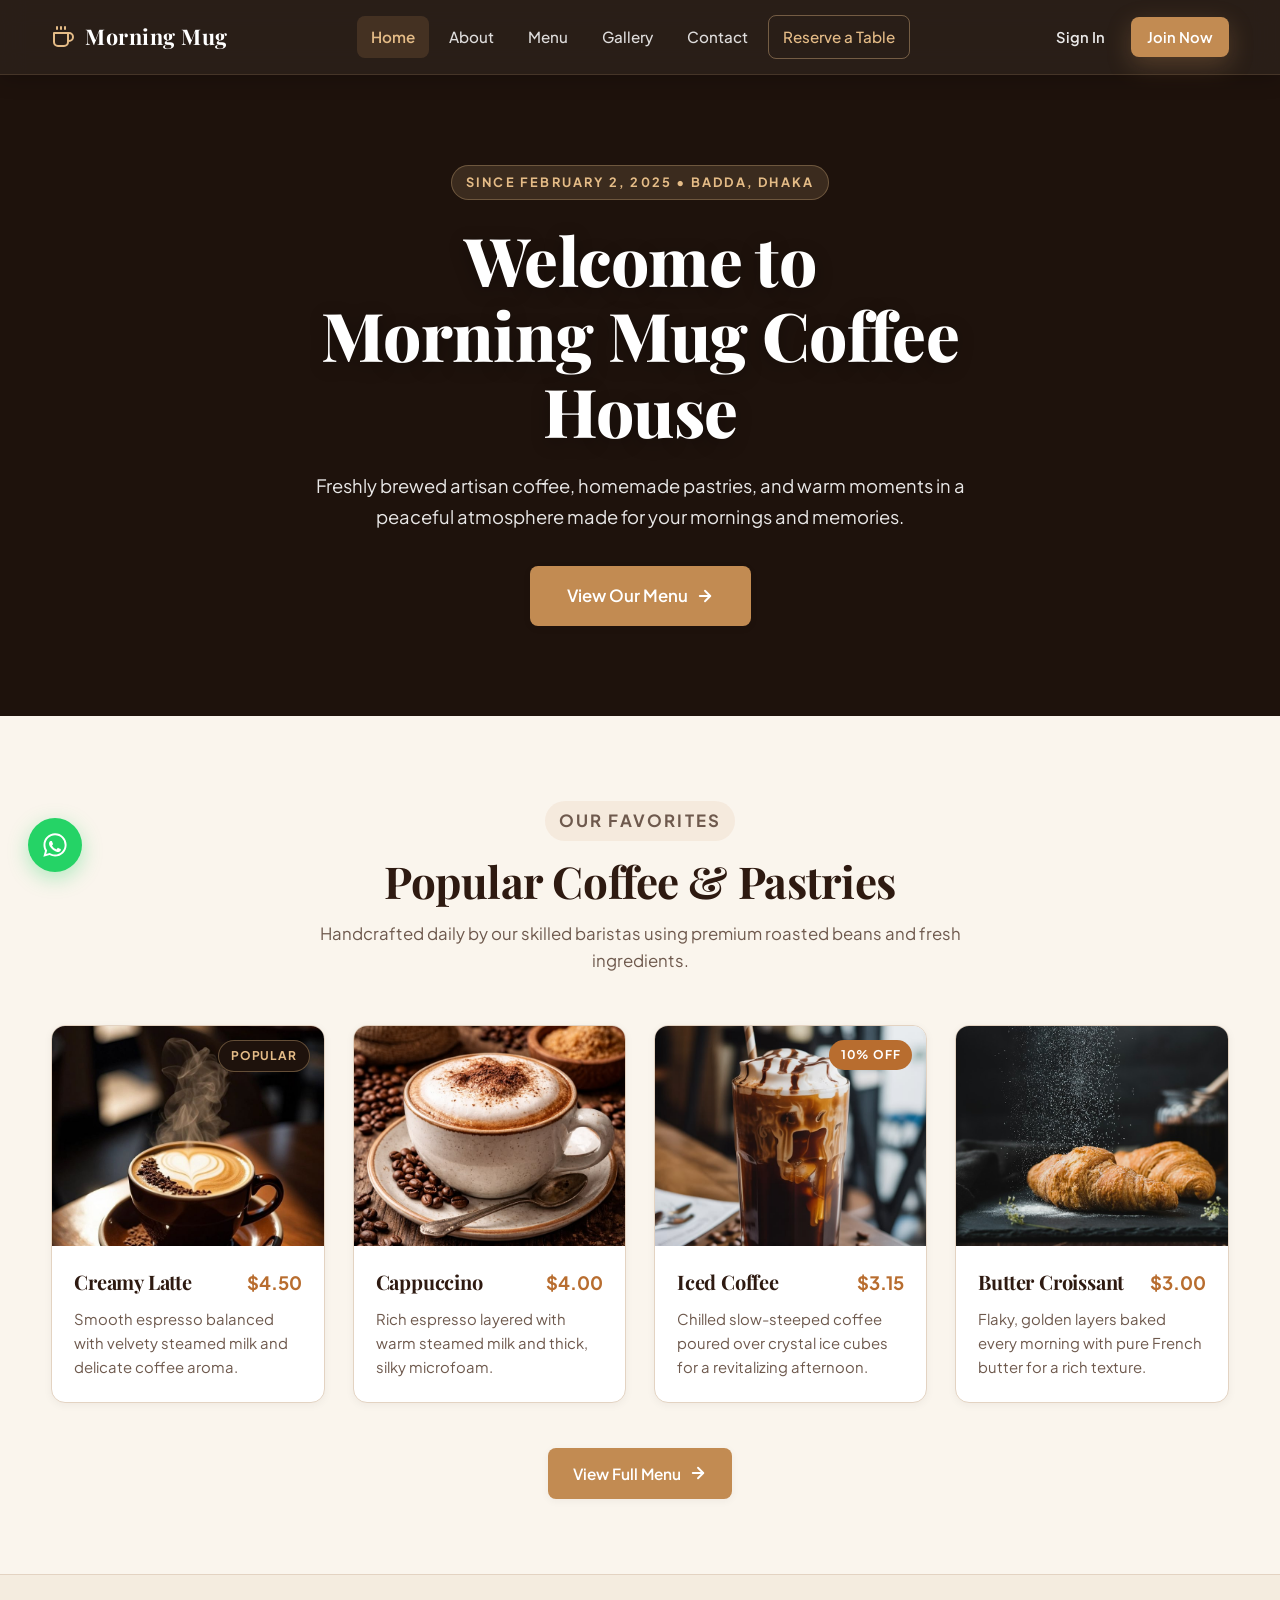
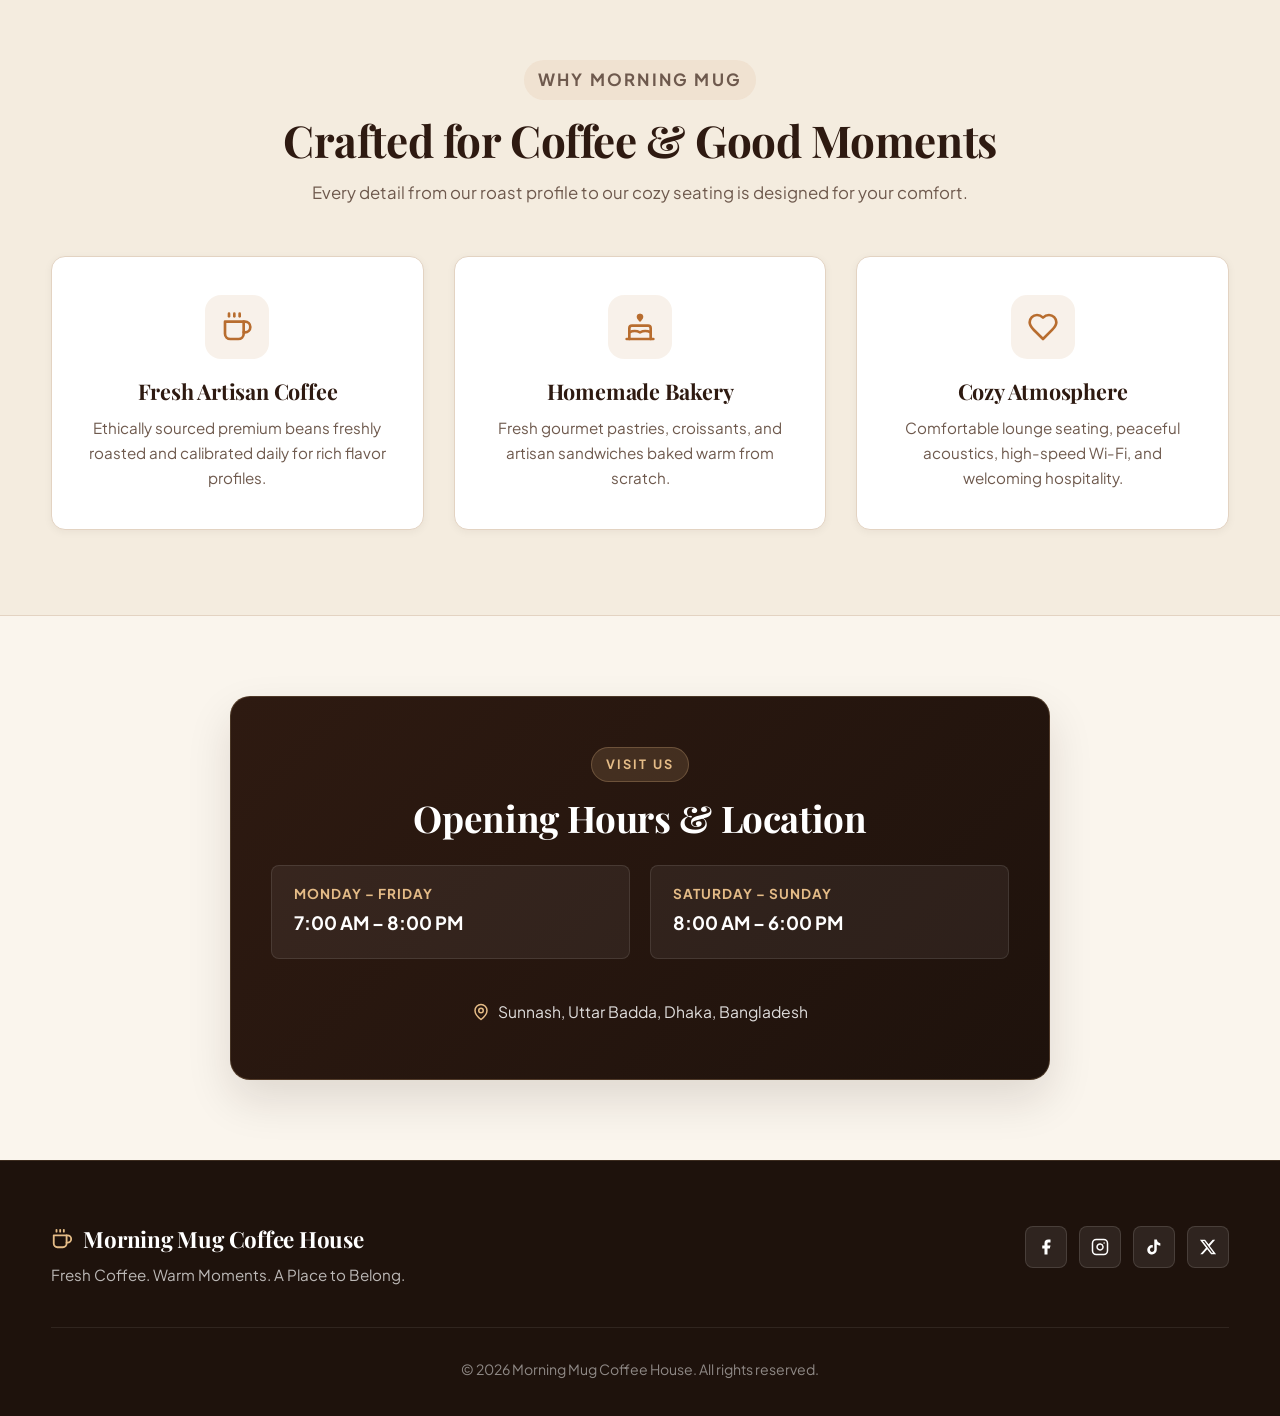
==== index.html @ bb825d34 "feat: complete Morning Mug Coffee House website with modern UI/UX Pro design system, SVG icons, and " ====
<!DOCTYPE html>
<html lang="en">
<head>
    <meta charset="UTF-8">
    <meta name="viewport" content="width=device-width, initial-scale=1.0">
    <title>Morning Mug Coffee House | Artisanal Coffee & Warm Moments</title>
    <link rel="stylesheet" href="style.css">
</head>
<body>

<!-- ================= NAVIGATION ================= -->
<header class="navbar">
    <div class="container nav-inner">
        <a href="index.html" class="logo">
            <span class="svg-icon icon-brand" aria-hidden="true">
                <svg width="24" height="24" viewBox="0 0 24 24" fill="none" stroke="currentColor" stroke-width="2" stroke-linecap="round" stroke-linejoin="round">
                    <path d="M17 8h1a4 4 0 1 1 0 8h-1"/>
                    <path d="M3 8h14v9a4 4 0 0 1-4 4H7a4 4 0 0 1-4-4Z"/>
                    <line x1="6" y1="2" x2="6" y2="4"/>
                    <line x1="10" y1="2" x2="10" y2="4"/>
                    <line x1="14" y1="2" x2="14" y2="4"/>
                </svg>
            </span>
            Morning Mug
        </a>

        <button class="menu-toggle" aria-label="Toggle navigation menu" aria-expanded="false">
            <span class="svg-icon" aria-hidden="true">
                <svg width="24" height="24" viewBox="0 0 24 24" fill="none" stroke="currentColor" stroke-width="2" stroke-linecap="round" stroke-linejoin="round">
                    <line x1="4" y1="6" x2="20" y2="6"/>
                    <line x1="4" y1="12" x2="20" y2="12"/>
                    <line x1="4" y1="18" x2="20" y2="18"/>
                </svg>
            </span>
        </button>

        <ul class="nav-links">
            <li><a class="active" href="index.html">Home</a></li>
            <li><a href="about.html">About</a></li>
            <li><a href="menu.html">Menu</a></li>
            <li><a href="gallery.html">Gallery</a></li>
            <li><a href="contact.html">Contact</a></li>
            <li><a href="reservation.html" class="reserve-link">Reserve a Table</a></li>
        </ul>

        <div class="auth-links">
            <a href="signin.html">Sign In</a>
            <a href="join.html" class="join-btn">Join Now</a>
        </div>
    </div>
</header>

<!-- ================= HERO SECTION ================= -->
<section class="hero">
    <video class="hero-video" autoplay muted loop playsinline>
        <source src="videos/coffee-bg.mp4" type="video/mp4">
        Your browser does not support the video tag.
    </video>
    <div class="hero-overlay"></div>

    <div class="hero-content">
        <p class="small-title">Since February 2, 2025 • Badda, Dhaka</p>
        <h1>Welcome to<br>Morning Mug Coffee House</h1>
        <p>
            Freshly brewed artisan coffee, homemade pastries, and warm moments in a peaceful atmosphere made for your mornings and memories.
        </p>
        <a href="menu.html" class="hero-btn">
            View Our Menu
            <span class="svg-icon" aria-hidden="true">
                <svg width="18" height="18" viewBox="0 0 24 24" fill="none" stroke="currentColor" stroke-width="2.5" stroke-linecap="round" stroke-linejoin="round">
                    <path d="M5 12h14"/>
                    <path d="m12 5 7 7-7 7"/>
                </svg>
            </span>
        </a>
    </div>
</section>

<!-- ================= POPULAR FAVORITES ================= -->
<section class="popular-section">
    <div class="container">
        <div class="section-title">
            <p class="small-title">Our Favorites</p>
            <h2>Popular Coffee & Pastries</h2>
            <p>Handcrafted daily by our skilled baristas using premium roasted beans and fresh ingredients.</p>
        </div>

        <div class="popular-grid">
            <!-- Creamy Latte -->
            <div class="popular-card">
                <div class="popular-image">
                    <img src="images/latte.jpg" alt="Creamy Latte" loading="lazy">
                    <span class="popular-badge">Popular</span>
                </div>
                <div class="popular-info">
                    <div class="popular-title">
                        <h3>Creamy Latte</h3>
                        <span>$4.50</span>
                    </div>
                    <p>Smooth espresso balanced with velvety steamed milk and delicate coffee aroma.</p>
                </div>
            </div>

            <!-- Cappuccino -->
            <div class="popular-card">
                <div class="popular-image">
                    <img src="images/cappuccino.jpg" alt="Rich Cappuccino" loading="lazy">
                </div>
                <div class="popular-info">
                    <div class="popular-title">
                        <h3>Cappuccino</h3>
                        <span>$4.00</span>
                    </div>
                    <p>Rich espresso layered with warm steamed milk and thick, silky microfoam.</p>
                </div>
            </div>

            <!-- Iced Coffee -->
            <div class="popular-card">
                <div class="popular-image">
                    <img src="images/cold-coffee.jpg" alt="Refreshing Iced Coffee" loading="lazy">
                    <span class="popular-badge discount">10% OFF</span>
                </div>
                <div class="popular-info">
                    <div class="popular-title">
                        <h3>Iced Coffee</h3>
                        <span>$3.15</span>
                    </div>
                    <p>Chilled slow-steeped coffee poured over crystal ice cubes for a revitalizing afternoon.</p>
                </div>
            </div>

            <!-- Butter Croissant -->
            <div class="popular-card">
                <div class="popular-image">
                    <img src="images/croissant.jpg" alt="Fresh Butter Croissant" loading="lazy">
                </div>
                <div class="popular-info">
                    <div class="popular-title">
                        <h3>Butter Croissant</h3>
                        <span>$3.00</span>
                    </div>
                    <p>Flaky, golden layers baked every morning with pure French butter for a rich texture.</p>
                </div>
            </div>
        </div>

        <div class="center-button">
            <a href="menu.html" class="btn">
                View Full Menu
                <span class="svg-icon" aria-hidden="true">
                    <svg width="18" height="18" viewBox="0 0 24 24" fill="none" stroke="currentColor" stroke-width="2.5" stroke-linecap="round" stroke-linejoin="round">
                        <path d="M5 12h14"/>
                        <path d="m12 5 7 7-7 7"/>
                    </svg>
                </span>
            </a>
        </div>
    </div>
</section>

<!-- ================= WHY MORNING MUG ================= -->
<section class="section why-section">
    <div class="container">
        <div class="section-title">
            <p class="small-title">Why Morning Mug</p>
            <h2>Crafted for Coffee & Good Moments</h2>
            <p>Every detail from our roast profile to our cozy seating is designed for your comfort.</p>
        </div>

        <div class="features-grid">
            <div class="feature-card">
                <div class="feature-icon-wrap" aria-hidden="true">
                    <span class="svg-icon">
                        <svg width="32" height="32" viewBox="0 0 24 24" fill="none" stroke="currentColor" stroke-width="2" stroke-linecap="round" stroke-linejoin="round">
                            <path d="M17 8h1a4 4 0 1 1 0 8h-1"/>
                            <path d="M3 8h14v9a4 4 0 0 1-4 4H7a4 4 0 0 1-4-4Z"/>
                            <line x1="6" y1="2" x2="6" y2="4"/>
                            <line x1="10" y1="2" x2="10" y2="4"/>
                            <line x1="14" y1="2" x2="14" y2="4"/>
                        </svg>
                    </span>
                </div>
                <h3>Fresh Artisan Coffee</h3>
                <p>Ethically sourced premium beans freshly roasted and calibrated daily for rich flavor profiles.</p>
            </div>

            <div class="feature-card">
                <div class="feature-icon-wrap" aria-hidden="true">
                    <span class="svg-icon">
                        <svg width="32" height="32" viewBox="0 0 24 24" fill="none" stroke="currentColor" stroke-width="2" stroke-linecap="round" stroke-linejoin="round">
                            <path d="M20 21v-8a2 2 0 0 0-2-2H6a2 2 0 0 0-2 2v8"/>
                            <path d="M4 16s2-1 4-1 4 1 4 1 2-1 4-1 4 1 4 1"/>
                            <path d="M2 21h20"/>
                            <path d="M12 7V3"/>
                            <path d="M12 3a1.5 1.5 0 0 1 1.5 1.5c0 1-1.5 2-1.5 2s-1.5-1-1.5-2A1.5 1.5 0 0 1 12 3Z"/>
                        </svg>
                    </span>
                </div>
                <h3>Homemade Bakery</h3>
                <p>Fresh gourmet pastries, croissants, and artisan sandwiches baked warm from scratch.</p>
            </div>

            <div class="feature-card">
                <div class="feature-icon-wrap" aria-hidden="true">
                    <span class="svg-icon">
                        <svg width="32" height="32" viewBox="0 0 24 24" fill="none" stroke="currentColor" stroke-width="2" stroke-linecap="round" stroke-linejoin="round">
                            <path d="M19 14c1.49-1.46 3-3.21 3-5.5A5.5 5.5 0 0 0 16.5 3c-1.76 0-3 .5-4.5 2-1.5-1.5-2.74-2-4.5-2A5.5 5.5 0 0 0 2 8.5c0 2.3 1.5 4.05 3 5.5l7 7Z"/>
                        </svg>
                    </span>
                </div>
                <h3>Cozy Atmosphere</h3>
                <p>Comfortable lounge seating, peaceful acoustics, high-speed Wi-Fi, and welcoming hospitality.</p>
            </div>
        </div>
    </div>
</section>

<!-- ================= OPENING HOURS & VISIT ================= -->
<section class="hours-section">
    <div class="container">
        <div class="hours-box">
            <p class="small-title">Visit Us</p>
            <h2>Opening Hours & Location</h2>

            <div class="hours-details">
                <div class="hours-item">
                    <h4>Monday – Friday</h4>
                    <p>7:00 AM – 8:00 PM</p>
                </div>
                <div class="hours-item">
                    <h4>Saturday – Sunday</h4>
                    <p>8:00 AM – 6:00 PM</p>
                </div>
            </div>

            <p class="hours-location">
                <span class="svg-icon" aria-hidden="true">
                    <svg width="18" height="18" viewBox="0 0 24 24" fill="none" stroke="currentColor" stroke-width="2" stroke-linecap="round" stroke-linejoin="round">
                        <path d="M20 10c0 6-8 12-8 12s-8-6-8-12a8 8 0 0 1 16 0Z"/>
                        <circle cx="12" cy="10" r="3"/>
                    </svg>
                </span>
                Sunnash, Uttar Badda, Dhaka, Bangladesh
            </p>
        </div>
    </div>
</section>

<!-- ================= FOOTER ================= -->
<footer class="footer">
    <div class="footer-content">
        <div>
            <h3>
                <span class="svg-icon icon-brand" aria-hidden="true">
                    <svg width="22" height="22" viewBox="0 0 24 24" fill="none" stroke="currentColor" stroke-width="2" stroke-linecap="round" stroke-linejoin="round">
                        <path d="M17 8h1a4 4 0 1 1 0 8h-1"/>
                        <path d="M3 8h14v9a4 4 0 0 1-4 4H7a4 4 0 0 1-4-4Z"/>
                        <line x1="6" y1="2" x2="6" y2="4"/>
                        <line x1="10" y1="2" x2="10" y2="4"/>
                        <line x1="14" y1="2" x2="14" y2="4"/>
                    </svg>
                </span>
                Morning Mug Coffee House
            </h3>
            <p>Fresh Coffee. Warm Moments. A Place to Belong.</p>
        </div>

        <div class="social-links">
            <a href="https://www.facebook.com/md.sahadat2.0" target="_blank" rel="noopener noreferrer" class="social-icon" aria-label="Facebook">
                <span class="svg-icon" aria-hidden="true">
                    <svg width="18" height="18" viewBox="0 0 24 24" fill="currentColor">
                        <path d="M18 2h-3a5 5 0 0 0-5 5v3H7v4h3v8h4v-8h3l1-4h-4V7a1 1 0 0 1 1-1h3z"/>
                    </svg>
                </span>
            </a>
            <a href="https://www.instagram.com/" target="_blank" rel="noopener noreferrer" class="social-icon" aria-label="Instagram">
                <span class="svg-icon" aria-hidden="true">
                    <svg width="18" height="18" viewBox="0 0 24 24" fill="none" stroke="currentColor" stroke-width="2" stroke-linecap="round" stroke-linejoin="round">
                        <rect width="20" height="20" x="2" y="2" rx="5" ry="5"/>
                        <path d="M16 11.37A4 4 0 1 1 12.63 8 4 4 0 0 1 16 11.37z"/>
                        <line x1="17.5" x2="17.51" y1="6.5" y2="6.5"/>
                    </svg>
                </span>
            </a>
            <a href="https://www.tiktok.com/" target="_blank" rel="noopener noreferrer" class="social-icon" aria-label="TikTok">
                <span class="svg-icon" aria-hidden="true">
                    <svg width="18" height="18" viewBox="0 0 24 24" fill="currentColor">
                        <path d="M19.59 6.69a4.83 4.83 0 0 1-3.77-4.25V2h-3.45v13.67a2.89 2.89 0 0 1-5.2 1.74 2.89 2.89 0 0 1 2.31-4.64c.298-.002.595.042.88.13V9.4a6.33 6.33 0 0 0-1-.08A6.34 6.34 0 0 0 3 15.66a6.34 6.34 0 0 0 10.82 4.49 6.3 6.3 0 0 0 1.86-4.48v-6.9a8.16 8.16 0 0 0 4.77 1.52v-3.4a4.85 4.85 0 0 1-.86-.2z"/>
                    </svg>
                </span>
            </a>
            <a href="https://twitter.com/" target="_blank" rel="noopener noreferrer" class="social-icon" aria-label="X (Twitter)">
                <span class="svg-icon" aria-hidden="true">
                    <svg width="18" height="18" viewBox="0 0 24 24" fill="currentColor">
                        <path d="M18.244 2.25h3.308l-7.227 8.26 8.502 11.24H16.17l-5.214-6.817L4.99 21.75H1.68l7.73-8.835L1.254 2.25H8.08l4.713 6.231zm-1.161 17.52h1.833L7.084 4.126H5.117z"/>
                    </svg>
                </span>
            </a>
        </div>
    </div>
    <p class="copyright">© 2026 Morning Mug Coffee House. All rights reserved.</p>
</footer>

<!-- ================= WHATSAPP FLOATING BUTTON ================= -->
<a href="https://wa.me/8801320989282" class="whatsapp" target="_blank" rel="noopener noreferrer" aria-label="Chat with Morning Mug on WhatsApp">
    <span class="svg-icon" aria-hidden="true">
        <svg width="28" height="28" viewBox="0 0 24 24" fill="currentColor">
            <path d="M12.04 2c-5.46 0-9.91 4.45-9.91 9.91 0 1.75.46 3.45 1.32 4.95L2.05 22l5.25-1.38c1.45.79 3.08 1.21 4.74 1.21 5.46 0 9.91-4.45 9.91-9.91 0-2.65-1.03-5.14-2.9-7.01A9.816 9.816 0 0 0 12.04 2m.01 1.67c2.2 0 4.26.86 5.82 2.42a8.225 8.225 0 0 1 2.41 5.83c0 4.54-3.7 8.24-8.24 8.24-1.48 0-2.93-.4-4.2-1.15l-.3-.18-3.12.82.83-3.04-.2-.31a8.196 8.196 0 0 1-1.26-4.38c0-4.54 3.7-8.24 8.24-8.24m4.52 11.64c-.25-.13-1.47-.72-1.7-.81-.23-.08-.39-.13-.56.13-.17.25-.64.81-.79.97-.14.17-.29.19-.54.06-.25-.13-1.06-.39-2.03-1.25-.75-.67-1.26-1.5-1.41-1.75-.14-.25-.02-.39.11-.51.11-.11.25-.29.38-.44.12-.14.17-.25.25-.42.08-.17.04-.31-.02-.44-.06-.13-.56-1.35-.77-1.85-.2-.49-.41-.42-.56-.43h-.48c-.17 0-.44.06-.67.31-.23.25-.88.86-.88 2.1s.9 2.43 1.02 2.6c.13.17 1.77 2.7 4.29 3.78.6.26 1.07.41 1.43.53.6.19 1.15.16 1.58.1.48-.07 1.47-.6 1.68-1.18.21-.58.21-1.07.15-1.18-.06-.1-.23-.17-.48-.29z"/>
        </svg>
    </span>
</a>

<!-- ================= BACK TO TOP ================= -->
<button id="backToTop" class="back-to-top" aria-label="Back to top">
    <span class="svg-icon" aria-hidden="true">
        <svg width="22" height="22" viewBox="0 0 24 24" fill="none" stroke="currentColor" stroke-width="2.5" stroke-linecap="round" stroke-linejoin="round">
            <path d="m18 15-6-6-6 6"/>
        </svg>
    </span>
</button>

<script src="script.js"></script>
</body>
</html>
---- style.css ----
/* ==========================================================================
   MORNING MUG COFFEE HOUSE - DESIGN SYSTEM (UI/UX PRO MAX)
   Artisanal Café Theme: Warm Roast, Amber Accents, Modern Typography
   ========================================================================== */

@import url('https://fonts.googleapis.com/css2?family=Playfair+Display:ital,wght@0,600;0,700;0,800;1,600&family=Plus+Jakarta+Sans:wght@300;400;500;600;700;800&display=swap');

:root {
    /* Color Palette */
    --espresso: #1e120c;
    --brown: #2e1a11;
    --brown-2: #482a1b;
    --brown-light: #5f3925;
    --caramel: #b86d2f;
    --gold: #c28b52;
    --gold-dark: #a26c36;
    --gold-light: #e5bc87;
    --cream: #faf5ed;
    --cream-soft: #f4ecdf;
    --beige: #eee2d1;
    --border: #e3d3c2;
    --card-bg: #ffffff;
    --text: #261b14;
    --muted: #6e594d;
    --muted-light: #947e70;
    --white: #ffffff;
    --success: #2e7d32;
    --success-bg: #edf7ee;
    --danger: #b72b2b;

    /* Typography */
    --font-heading: 'Playfair Display', Georgia, serif;
    --font-body: 'Plus Jakarta Sans', system-ui, -apple-system, sans-serif;

    /* Elevations & Shadows */
    --shadow-sm: 0 2px 8px rgba(30, 18, 12, 0.05);
    --shadow: 0 10px 30px rgba(46, 26, 17, 0.08);
    --shadow-lg: 0 20px 45px rgba(30, 18, 12, 0.12);
    --shadow-gold: 0 8px 24px rgba(194, 139, 82, 0.28);

    /* Transitions & Radii */
    --radius-sm: 8px;
    --radius-md: 14px;
    --radius-lg: 20px;
    --radius-full: 9999px;
    --transition: all 0.28s cubic-bezier(0.16, 1, 0.3, 1);
}

/* =========================================
   BASE & RESET
   ========================================= */

*, *::before, *::after {
    box-sizing: border-box;
    margin: 0;
    padding: 0;
}

html {
    scroll-behavior: smooth;
    -webkit-font-smoothing: antialiased;
    -moz-osx-font-smoothing: grayscale;
}

body {
    font-family: var(--font-body);
    background-color: var(--cream);
    color: var(--text);
    line-height: 1.65;
    font-size: 16px;
    overflow-x: hidden;
}

a {
    text-decoration: none;
    color: inherit;
    transition: var(--transition);
}

img {
    max-width: 100%;
    height: auto;
    display: block;
}

button, input, select, textarea {
    font-family: inherit;
    font-size: 1rem;
    color: inherit;
}

button {
    cursor: pointer;
    border: none;
    background: transparent;
}

/* Accessible focus ring */
:focus-visible {
    outline: 2px solid var(--gold);
    outline-offset: 3px;
    border-radius: var(--radius-sm);
}

.container {
    width: min(1180px, 92%);
    margin: 0 auto;
}

/* =========================================
   SVG ICONS STYLES (No Emojis)
   ========================================= */

.svg-icon {
    display: inline-flex;
    align-items: center;
    justify-content: center;
    flex-shrink: 0;
    vertical-align: middle;
}

.svg-icon svg {
    display: block;
    width: 100%;
    height: 100%;
}

.icon-brand {
    color: var(--gold-light);
    transition: transform 0.3s ease;
}

.logo:hover .icon-brand {
    transform: rotate(-10deg) scale(1.08);
}

/* =========================================
   TYPOGRAPHY & SECTION HEADERS
   ========================================= */

h1, h2, h3, h4 {
    font-family: var(--font-heading);
    color: var(--espresso);
    line-height: 1.2;
    letter-spacing: -0.01em;
}

.section {
    padding: 85px 0;
}

.section-title {
    text-align: center;
    max-width: 720px;
    margin: 0 auto 50px;
}

.small-title {
    display: inline-flex;
    align-items: center;
    gap: 8px;
    font-family: var(--font-body);
    font-size: 0.8rem;
    font-weight: 700;
    text-transform: uppercase;
    letter-spacing: 2.2px;
    color: var(--caramel);
    background: rgba(184, 109, 47, 0.08);
    padding: 6px 14px;
    border-radius: var(--radius-full);
    margin-bottom: 14px;
}

.section-title h2 {
    font-size: clamp(2rem, 3.8vw, 2.75rem);
    font-weight: 700;
    margin-bottom: 12px;
    color: var(--brown);
}

.section-title p {
    color: var(--muted);
    font-size: 1.05rem;
}

/* =========================================
   NAVIGATION BAR
   ========================================= */

.navbar {
    background: rgba(30, 18, 12, 0.95);
    backdrop-filter: blur(12px);
    -webkit-backdrop-filter: blur(12px);
    color: var(--white);
    position: sticky;
    top: 0;
    z-index: 1000;
    border-bottom: 1px solid rgba(229, 188, 135, 0.15);
    box-shadow: 0 4px 20px rgba(0, 0, 0, 0.2);
}

.nav-inner {
    min-height: 74px;
    display: flex;
    align-items: center;
    justify-content: space-between;
    gap: 20px;
}

.logo {
    display: inline-flex;
    align-items: center;
    gap: 10px;
    font-family: var(--font-heading);
    font-size: 1.35rem;
    font-weight: 700;
    color: var(--white);
    letter-spacing: 0.5px;
}

.logo span {
    color: var(--gold-light);
}

.nav-links {
    display: flex;
    align-items: center;
    gap: 6px;
    list-style: none;
}

.nav-links a {
    display: block;
    padding: 8px 14px;
    border-radius: var(--radius-sm);
    font-size: 0.95rem;
    font-weight: 500;
    color: rgba(255, 255, 255, 0.85);
    transition: var(--transition);
}

.nav-links a:hover {
    color: var(--white);
    background: rgba(255, 255, 255, 0.1);
}

.nav-links a.active {
    color: var(--gold-light);
    background: rgba(194, 139, 82, 0.18);
    font-weight: 600;
}

.reserve-link {
    border: 1px solid rgba(229, 188, 135, 0.4) !important;
    color: var(--gold-light) !important;
}

.reserve-link:hover,
.reserve-link.active {
    background: var(--gold) !important;
    color: var(--white) !important;
    border-color: var(--gold) !important;
}

.auth-links {
    display: flex;
    align-items: center;
    gap: 10px;
}

.auth-links a {
    display: inline-block;
    padding: 8px 16px;
    border-radius: var(--radius-sm);
    font-size: 0.92rem;
    font-weight: 600;
    color: rgba(255, 255, 255, 0.9);
}

.auth-links a:not(.join-btn):hover {
    color: var(--gold-light);
}

.join-btn {
    background: var(--gold);
    color: var(--white) !important;
    box-shadow: var(--shadow-gold);
    transition: var(--transition);
}

.join-btn:hover {
    background: var(--gold-dark);
    transform: translateY(-2px);
}

.menu-toggle {
    display: none;
    background: transparent;
    border: 0;
    color: var(--white);
    cursor: pointer;
    padding: 8px;
    border-radius: var(--radius-sm);
}

.menu-toggle:hover {
    background: rgba(255, 255, 255, 0.1);
}

/* =========================================
   BUTTONS
   ========================================= */

.btn,
.hero-btn,
.primary-btn {
    display: inline-flex;
    align-items: center;
    justify-content: center;
    gap: 8px;
    padding: 12px 24px;
    border-radius: var(--radius-sm);
    background: var(--gold);
    color: var(--white);
    font-size: 0.96rem;
    font-weight: 600;
    transition: var(--transition);
    border: 1px solid transparent;
    box-shadow: var(--shadow-sm);
}

.btn:hover,
.hero-btn:hover,
.primary-btn:hover {
    background: var(--gold-dark);
    color: var(--white);
    transform: translateY(-2px);
    box-shadow: var(--shadow-gold);
}

.btn:active,
.hero-btn:active,
.primary-btn:active {
    transform: translateY(0);
}

.btn-secondary {
    background: transparent;
    border: 1px solid var(--border);
    color: var(--brown);
}

.btn-secondary:hover {
    background: var(--cream-soft);
    border-color: var(--gold);
}

/* =========================================
   HERO VIDEO SECTION
   ========================================= */

.hero {
    position: relative;
    min-height: 640px;
    width: 100%;
    overflow: hidden;
    display: flex;
    align-items: center;
    justify-content: center;
    background: var(--espresso);
}

.hero-video {
    position: absolute;
    inset: 0;
    width: 100%;
    height: 100%;
    object-fit: cover;
    z-index: 0;
    opacity: 0.75;
}

.hero-overlay {
    position: absolute;
    inset: 0;
    background: linear-gradient(180deg, rgba(30, 18, 12, 0.65) 0%, rgba(30, 18, 12, 0.88) 100%);
    z-index: 1;
}

.hero-content {
    position: relative;
    z-index: 2;
    max-width: 820px;
    padding: 90px 20px;
    text-align: center;
    color: var(--white);
}

.hero-content .small-title {
    background: rgba(229, 188, 135, 0.15);
    color: var(--gold-light);
    border: 1px solid rgba(229, 188, 135, 0.3);
    margin-bottom: 22px;
}

.hero-content h1 {
    font-size: clamp(2.5rem, 5.5vw, 4.2rem);
    font-weight: 800;
    line-height: 1.12;
    color: var(--white);
    margin-bottom: 22px;
    text-shadow: 0 4px 18px rgba(0,0,0,0.3);
}

.hero-content > p:not(.small-title) {
    max-width: 660px;
    margin: 0 auto 34px;
    font-size: 1.15rem;
    line-height: 1.7;
    color: rgba(255, 255, 255, 0.9);
}

.hero-content .hero-btn {
    padding: 15px 36px;
    font-size: 1.05rem;
    border-radius: var(--radius-sm);
}

/* =========================================
   POPULAR FAVORITES CARDS
   ========================================= */

.popular-section {
    padding: 85px 0 75px;
    background: var(--cream);
}

.popular-grid {
    display: grid;
    grid-template-columns: repeat(auto-fit, minmax(260px, 1fr));
    gap: 28px;
    margin-bottom: 45px;
}

.popular-card {
    background: var(--card-bg);
    border-radius: var(--radius-md);
    overflow: hidden;
    box-shadow: var(--shadow-sm);
    border: 1px solid var(--border);
    transition: var(--transition);
    display: flex;
    flex-direction: column;
}

.popular-card:hover {
    transform: translateY(-6px);
    box-shadow: var(--shadow);
    border-color: var(--gold-light);
}

.popular-image {
    position: relative;
    width: 100%;
    height: 220px;
    overflow: hidden;
    background: var(--beige);
}

.popular-image img {
    width: 100%;
    height: 100%;
    object-fit: cover;
    transition: transform 0.5s ease;
}

.popular-card:hover .popular-image img {
    transform: scale(1.06);
}

.popular-badge {
    position: absolute;
    top: 14px;
    right: 14px;
    background: var(--espresso);
    color: var(--gold-light);
    font-size: 0.75rem;
    font-weight: 700;
    text-transform: uppercase;
    letter-spacing: 0.8px;
    padding: 5px 12px;
    border-radius: var(--radius-full);
    border: 1px solid rgba(229, 188, 135, 0.35);
}

.popular-badge.discount {
    background: var(--caramel);
    color: var(--white);
    border: none;
}

.popular-info {
    padding: 22px;
    display: flex;
    flex-direction: column;
    flex: 1;
}

.popular-title {
    display: flex;
    justify-content: space-between;
    align-items: baseline;
    gap: 10px;
    margin-bottom: 10px;
}

.popular-title h3 {
    font-size: 1.25rem;
    color: var(--brown);
}

.popular-title span {
    font-family: var(--font-body);
    font-weight: 700;
    font-size: 1.15rem;
    color: var(--caramel);
}

.popular-info p {
    color: var(--muted);
    font-size: 0.93rem;
    line-height: 1.6;
}

.center-button {
    text-align: center;
}

/* =========================================
   FEATURES / WHY CHOOSE US
   ========================================= */

.why-section {
    background: var(--cream-soft);
    border-top: 1px solid var(--border);
    border-bottom: 1px solid var(--border);
}

.features-grid {
    display: grid;
    grid-template-columns: repeat(auto-fit, minmax(280px, 1fr));
    gap: 30px;
}

.feature-card {
    background: var(--card-bg);
    border-radius: var(--radius-md);
    padding: 38px 28px;
    text-align: center;
    border: 1px solid var(--border);
    box-shadow: var(--shadow-sm);
    transition: var(--transition);
}

.feature-card:hover {
    transform: translateY(-5px);
    box-shadow: var(--shadow);
    border-color: var(--gold);
}

.feature-icon-wrap {
    width: 64px;
    height: 64px;
    margin: 0 auto 20px;
    border-radius: 16px;
    background: rgba(194, 139, 82, 0.12);
    color: var(--caramel);
    display: flex;
    align-items: center;
    justify-content: center;
    transition: var(--transition);
}

.feature-card:hover .feature-icon-wrap {
    background: var(--gold);
    color: var(--white);
    transform: rotate(6deg) scale(1.08);
}

.feature-card h3 {
    font-size: 1.35rem;
    color: var(--brown);
    margin-bottom: 10px;
}

.feature-card p {
    color: var(--muted);
    font-size: 0.95rem;
    line-height: 1.65;
}

/* =========================================
   OPENING HOURS & VISIT US
   ========================================= */

.hours-section {
    padding: 80px 0;
}

.hours-box {
    background: linear-gradient(135deg, var(--brown) 0%, var(--espresso) 100%);
    color: var(--white);
    border-radius: var(--radius-lg);
    padding: 50px 40px;
    text-align: center;
    max-width: 820px;
    margin: 0 auto;
    box-shadow: var(--shadow-lg);
    border: 1px solid rgba(229, 188, 135, 0.2);
}

.hours-box .small-title {
    background: rgba(229, 188, 135, 0.15);
    color: var(--gold-light);
    border: 1px solid rgba(229, 188, 135, 0.25);
}

.hours-box h2 {
    color: var(--white);
    font-size: 2.3rem;
    margin-bottom: 24px;
}

.hours-details {
    display: grid;
    grid-template-columns: repeat(auto-fit, minmax(220px, 1fr));
    gap: 20px;
    margin: 25px 0 30px;
    text-align: left;
}

.hours-item {
    background: rgba(255, 255, 255, 0.06);
    border: 1px solid rgba(255, 255, 255, 0.1);
    padding: 20px 22px;
    border-radius: var(--radius-sm);
}

.hours-item h4 {
    font-family: var(--font-body);
    font-size: 0.85rem;
    text-transform: uppercase;
    letter-spacing: 1px;
    color: var(--gold-light);
    margin-bottom: 6px;
}

.hours-item p {
    font-size: 1.15rem;
    font-weight: 700;
    color: var(--white);
}

.hours-location {
    display: inline-flex;
    align-items: center;
    gap: 8px;
    color: rgba(255, 255, 255, 0.85);
    font-size: 0.98rem;
    margin-top: 10px;
}

.hours-location .svg-icon {
    color: var(--gold-light);
}

/* =========================================
   MENU PAGE & ORDER CART
   ========================================= */

.page-header,
.page-hero {
    background: linear-gradient(135deg, var(--brown) 0%, var(--espresso) 100%);
    color: var(--white);
    padding: 60px 0 55px;
    text-align: center;
    border-bottom: 1px solid rgba(229, 188, 135, 0.2);
}

.page-header .small-title,
.page-hero .small-title {
    background: rgba(229, 188, 135, 0.15);
    color: var(--gold-light);
    border: 1px solid rgba(229, 188, 135, 0.25);
}

.page-header h1,
.page-hero h1 {
    font-size: clamp(2.2rem, 4.5vw, 3.2rem);
    color: var(--white);
    margin-bottom: 12px;
}

.page-header p,
.page-hero p {
    color: rgba(255, 255, 255, 0.85);
    max-width: 620px;
    margin: 0 auto;
    font-size: 1.05rem;
}

.menu-section {
    padding: 60px 0 40px;
}

.menu-grid {
    display: grid;
    grid-template-columns: repeat(auto-fill, minmax(270px, 1fr));
    gap: 28px;
    align-items: stretch;
}

.menu-card {
    background: var(--card-bg);
    border-radius: var(--radius-md);
    overflow: hidden;
    box-shadow: var(--shadow-sm);
    border: 1px solid var(--border);
    transition: var(--transition);
    display: flex;
    flex-direction: column;
}

.menu-card:hover {
    transform: translateY(-5px);
    box-shadow: var(--shadow);
    border-color: var(--gold);
}

.menu-card .product-image {
    width: 100%;
    height: 220px;
    overflow: hidden;
    background: var(--beige);
    position: relative;
}

.menu-card .product-image img {
    width: 100%;
    height: 100%;
    object-fit: cover;
    transition: transform 0.4s ease;
}

.menu-card:hover .product-image img {
    transform: scale(1.05);
}

.menu-card-content {
    display: flex;
    flex-direction: column;
    flex: 1;
    padding: 22px;
}

.product-title {
    display: flex;
    justify-content: space-between;
    align-items: baseline;
    gap: 8px;
}

.product-title h3 {
    font-size: 1.25rem;
    color: var(--brown);
}

.product-title .price {
    font-family: var(--font-body);
    font-size: 1.15rem;
    font-weight: 700;
    color: var(--caramel);
}

.menu-card-content > p {
    min-height: 52px;
    margin: 10px 0 20px;
    color: var(--muted);
    font-size: 0.92rem;
    line-height: 1.6;
}

.menu-card .order-btn {
    margin-top: auto;
    width: 100%;
    display: inline-flex;
    align-items: center;
    justify-content: center;
    gap: 8px;
    padding: 11px 18px;
    border-radius: var(--radius-sm);
    background: var(--gold);
    color: var(--white);
    font-weight: 600;
    font-size: 0.95rem;
    transition: var(--transition);
}

.menu-card .order-btn:hover {
    background: var(--gold-dark);
    box-shadow: var(--shadow-gold);
}

/* =========================================
   CART PANEL & CONTROLS
   ========================================= */

.cart-panel {
    margin: 20px auto 80px;
    width: min(1180px, 92%);
    background: var(--card-bg);
    border-radius: var(--radius-lg);
    box-shadow: var(--shadow-lg);
    padding: 34px;
    border: 1px solid var(--border);
}

.cart-inner {
    display: grid;
    grid-template-columns: 1fr 320px;
    gap: 36px;
    align-items: start;
}

.cart-header-title {
    display: flex;
    align-items: center;
    gap: 12px;
    margin: 6px 0 20px;
}

.cart-header-title h2 {
    font-size: 1.8rem;
    color: var(--brown);
}

.empty-cart {
    color: var(--muted);
    padding: 24px 0;
    font-size: 0.98rem;
}

.cart-item {
    display: flex;
    justify-content: space-between;
    align-items: center;
    gap: 16px;
    padding: 16px 0;
    border-bottom: 1px solid var(--border);
}

.cart-item-info {
    display: flex;
    flex-direction: column;
    gap: 3px;
}

.cart-item-info strong {
    font-size: 1.05rem;
    color: var(--brown);
}

.cart-item-info span {
    color: var(--caramel);
    font-weight: 600;
    font-size: 0.92rem;
}

.cart-controls {
    display: flex;
    align-items: center;
    gap: 8px;
}

.cart-controls button {
    border: 1px solid var(--border);
    background: var(--cream);
    border-radius: var(--radius-sm);
    padding: 5px 12px;
    font-weight: 700;
    transition: var(--transition);
}

.cart-controls button:hover {
    background: var(--gold-light);
    border-color: var(--gold);
}

.cart-controls .remove-item {
    color: var(--danger);
    border-color: rgba(183, 43, 43, 0.3);
    background: rgba(183, 43, 43, 0.05);
    font-size: 0.85rem;
    font-weight: 600;
}

.cart-controls .remove-item:hover {
    background: var(--danger);
    color: var(--white);
    border-color: var(--danger);
}

.cart-summary {
    background: var(--cream-soft);
    border-radius: var(--radius-md);
    padding: 24px;
    border: 1px solid var(--border);
}

.cart-summary > div {
    display: flex;
    justify-content: space-between;
    align-items: baseline;
    margin-bottom: 14px;
    font-size: 1rem;
    color: var(--muted);
}

.cart-summary > div strong {
    color: var(--espresso);
    font-size: 1.25rem;
}

.cart-summary .btn {
    width: 100%;
    margin-top: 10px;
    padding: 13px;
    font-size: 1rem;
}

.cart-clear {
    background: var(--brown) !important;
    color: var(--white) !important;
}

.cart-clear:hover {
    background: var(--espresso) !important;
}

/* =========================================
   ABOUT FOUNDER & TEAM
   ========================================= */

.founder-section {
    padding: 70px 0 60px;
    display: grid;
    grid-template-columns: minmax(300px, 420px) 1fr;
    gap: 50px;
    align-items: center;
}

.founder-image {
    position: relative;
    border-radius: var(--radius-lg);
    overflow: hidden;
    box-shadow: var(--shadow-lg);
    border: 3px solid var(--gold-light);
    background: var(--beige);
}

.founder-image img {
    width: 100%;
    height: 100%;
    object-fit: cover;
    display: block;
}

.founder-info h1 {
    font-size: clamp(2.2rem, 4vw, 3rem);
    color: var(--brown);
    margin-bottom: 18px;
}

.founder-info p {
    font-size: 1.05rem;
    line-height: 1.75;
    color: var(--muted);
    margin-bottom: 16px;
}

.about-me-section {
    padding: 40px 0 60px;
}

.about-me-box {
    background: var(--card-bg);
    border-radius: var(--radius-md);
    padding: 40px;
    border: 1px solid var(--border);
    box-shadow: var(--shadow-sm);
}

.about-me-box p {
    font-size: 1.05rem;
    line-height: 1.8;
    color: var(--muted);
    margin-bottom: 16px;
}

/* Team Grid */
.team-section {
    padding: 70px 0 85px;
}

.team-grid {
    display: grid;
    grid-template-columns: repeat(auto-fill, minmax(230px, 1fr));
    gap: 26px;
}

.team-card {
    background: var(--card-bg);
    border-radius: var(--radius-md);
    padding: 26px 20px;
    text-align: center;
    border: 1px solid var(--border);
    box-shadow: var(--shadow-sm);
    transition: var(--transition);
}

.team-card:hover {
    transform: translateY(-5px);
    box-shadow: var(--shadow);
    border-color: var(--gold);
}

.team-avatar {
    width: 120px;
    height: 120px;
    margin: 0 auto 16px;
    border-radius: var(--radius-full);
    overflow: hidden;
    border: 3px solid var(--gold-light);
    box-shadow: var(--shadow-sm);
    background: var(--beige);
    position: relative;
}

.team-avatar img {
    width: 100%;
    height: 100%;
    object-fit: cover;
    transition: transform 0.4s ease;
}

.team-card:hover .team-avatar img {
    transform: scale(1.08);
}

.team-card h3 {
    font-size: 1.15rem;
    color: var(--brown);
    margin-bottom: 4px;
}

.team-card p {
    font-size: 0.88rem;
    font-weight: 600;
    color: var(--caramel);
    text-transform: uppercase;
    letter-spacing: 0.5px;
}

/* About CTA */
.about-cta {
    padding: 50px 0 80px;
}

.cta-box {
    background: linear-gradient(135deg, var(--brown) 0%, var(--espresso) 100%);
    color: var(--white);
    border-radius: var(--radius-lg);
    padding: 50px 40px;
    text-align: center;
    max-width: 820px;
    margin: 0 auto;
    box-shadow: var(--shadow-lg);
    border: 1px solid rgba(229, 188, 135, 0.2);
}

.cta-box .small-title {
    background: rgba(229, 188, 135, 0.15);
    color: var(--gold-light);
    border: 1px solid rgba(229, 188, 135, 0.25);
}

.cta-box h2 {
    color: var(--white);
    font-size: 2.3rem;
    margin-bottom: 16px;
}

.cta-box p {
    color: rgba(255, 255, 255, 0.85);
    font-size: 1.05rem;
    margin-bottom: 12px;
}

.cta-contact-row {
    display: flex;
    flex-wrap: wrap;
    justify-content: center;
    gap: 20px;
    margin: 24px 0 28px;
}

.cta-contact-item {
    display: inline-flex;
    align-items: center;
    gap: 8px;
    color: rgba(255, 255, 255, 0.9);
    font-size: 0.95rem;
}

.cta-contact-item .svg-icon {
    color: var(--gold-light);
}

/* =========================================
   GALLERY PAGE
   ========================================= */

.gallery-grid {
    display: grid;
    grid-template-columns: repeat(auto-fill, minmax(280px, 1fr));
    gap: 24px;
}

.gallery-grid figure {
    position: relative;
    border-radius: var(--radius-md);
    overflow: hidden;
    box-shadow: var(--shadow-sm);
    border: 1px solid var(--border);
    background: var(--beige);
    transition: var(--transition);
}

.gallery-grid figure:hover {
    transform: translateY(-5px);
    box-shadow: var(--shadow);
    border-color: var(--gold);
}

.gallery-grid figure img {
    width: 100%;
    height: 270px;
    object-fit: cover;
    transition: transform 0.5s ease;
}

.gallery-grid figure:hover img {
    transform: scale(1.06);
}

.gallery-grid figcaption {
    position: absolute;
    bottom: 0;
    left: 0;
    right: 0;
    padding: 16px 18px;
    background: linear-gradient(180deg, transparent 0%, rgba(30, 18, 12, 0.88) 100%);
    color: var(--white);
    font-family: var(--font-heading);
    font-size: 1.1rem;
    font-weight: 600;
    letter-spacing: 0.5px;
    transform: translateY(6px);
    opacity: 0.9;
    transition: var(--transition);
}

.gallery-grid figure:hover figcaption {
    transform: translateY(0);
    opacity: 1;
}

/* =========================================
   CONTACT PAGE & FORMS
   ========================================= */

.contact-grid {
    display: grid;
    grid-template-columns: 1fr 1fr;
    gap: 36px;
    align-items: start;
}

.contact-card {
    background: var(--card-bg);
    border-radius: var(--radius-md);
    padding: 38px;
    box-shadow: var(--shadow-sm);
    border: 1px solid var(--border);
}

.contact-card h2 {
    color: var(--brown);
    font-size: 1.8rem;
    margin-bottom: 16px;
}

.contact-info-list {
    display: flex;
    flex-direction: column;
    gap: 16px;
    margin: 20px 0 25px;
}

.contact-info-item {
    display: flex;
    align-items: flex-start;
    gap: 14px;
}

.contact-info-item .info-icon {
    width: 38px;
    height: 38px;
    border-radius: var(--radius-sm);
    background: rgba(194, 139, 82, 0.12);
    color: var(--caramel);
    display: flex;
    align-items: center;
    justify-content: center;
    flex-shrink: 0;
}

.contact-info-item p {
    font-size: 0.96rem;
    color: var(--text);
}

.contact-info-item p strong {
    display: block;
    color: var(--brown);
    font-size: 0.85rem;
    text-transform: uppercase;
    letter-spacing: 0.5px;
}

.map-container {
    border-radius: var(--radius-sm);
    overflow: hidden;
    border: 1px solid var(--border);
    margin-top: 22px;
}

.map {
    width: 100%;
    height: 250px;
    border: 0;
    display: block;
}

.form-group {
    margin-bottom: 20px;
}

.form-group label {
    display: block;
    margin-bottom: 8px;
    font-size: 0.92rem;
    font-weight: 600;
    color: var(--brown);
}

.form-group input,
.form-group select,
.form-group textarea {
    width: 100%;
    padding: 12px 16px;
    border-radius: var(--radius-sm);
    border: 1px solid var(--border);
    background: var(--cream);
    color: var(--text);
    transition: var(--transition);
}

.form-group input:focus,
.form-group select:focus,
.form-group textarea:focus {
    background: var(--white);
    border-color: var(--gold);
    outline: none;
    box-shadow: 0 0 0 3px rgba(194, 139, 82, 0.2);
}

.form-group textarea {
    min-height: 120px;
    resize: vertical;
}

/* =========================================
   TABLE RESERVATION PAGE
   ========================================= */

.reservation-layout {
    display: grid;
    grid-template-columns: minmax(0, 1.45fr) minmax(300px, 0.85fr);
    gap: 32px;
    align-items: start;
}

.reservation-card {
    background: var(--card-bg);
    border-radius: var(--radius-md);
    padding: 40px;
    box-shadow: var(--shadow-sm);
    border: 1px solid var(--border);
}

.reservation-card h2 {
    color: var(--brown);
    font-size: 2rem;
    margin: 8px 0 12px;
}

.reservation-intro {
    color: var(--muted);
    margin-bottom: 28px;
    font-size: 0.98rem;
}

.reservation-form-grid {
    display: grid;
    grid-template-columns: 1fr 1fr;
    gap: 0 20px;
}

.reservation-submit {
    width: 100%;
    margin-top: 10px;
    padding: 14px;
    font-size: 1.05rem;
}

.reservation-message {
    margin-top: 24px;
    padding: 20px;
    border-radius: var(--radius-sm);
    background: var(--success-bg);
    border-left: 4px solid var(--success);
    color: #1b5e20;
}

.reservation-message strong {
    display: flex;
    align-items: center;
    gap: 8px;
    font-size: 1.05rem;
    margin-bottom: 6px;
}

.reservation-message p {
    margin-bottom: 6px;
    color: #2e7d32;
}

.reservation-message small {
    color: #43a047;
}

.reservation-side .contact-card {
    padding: 34px;
}

.reservation-fact {
    display: flex;
    flex-direction: column;
    gap: 4px;
    margin-top: 20px;
    padding-top: 18px;
    border-top: 1px solid var(--border);
}

.reservation-fact strong {
    color: var(--brown);
    font-size: 0.95rem;
}

.reservation-fact span,
.reservation-fact a {
    color: var(--muted);
    font-size: 0.92rem;
}

.reservation-whatsapp {
    width: 100%;
    text-align: center;
    margin-top: 24px;
}

/* =========================================
   AUTH PAGES (SIGN IN & JOIN)
   ========================================= */

.auth-section {
    min-height: calc(100vh - 200px);
    display: flex;
    align-items: center;
    justify-content: center;
    padding: 60px 0;
}

.auth-box {
    background: var(--card-bg);
    border-radius: var(--radius-md);
    padding: 44px;
    max-width: 460px;
    width: 100%;
    margin: 0 auto;
    box-shadow: var(--shadow);
    border: 1px solid var(--border);
}

.auth-box .section-title {
    margin-bottom: 28px;
}

.auth-box .btn {
    width: 100%;
    padding: 13px;
    margin-top: 10px;
    font-size: 1rem;
}

.auth-footer {
    text-align: center;
    margin-top: 22px;
    color: var(--muted);
    font-size: 0.94rem;
}

.auth-footer a {
    color: var(--caramel);
    font-weight: 700;
}

.auth-footer a:hover {
    color: var(--gold-dark);
    text-decoration: underline;
}

/* =========================================
   FOOTER & SOCIAL LINKS
   ========================================= */

.footer {
    background: var(--espresso);
    color: rgba(255, 255, 255, 0.85);
    padding: 65px 0 35px;
    border-top: 1px solid rgba(229, 188, 135, 0.15);
}

.footer-content {
    width: min(1180px, 92%);
    margin: 0 auto;
    display: flex;
    justify-content: space-between;
    align-items: flex-start;
    flex-wrap: wrap;
    gap: 36px;
    padding-bottom: 40px;
    border-bottom: 1px solid rgba(255, 255, 255, 0.08);
}

.footer-content h3 {
    font-family: var(--font-heading);
    color: var(--white);
    font-size: 1.4rem;
    margin-bottom: 10px;
    display: flex;
    align-items: center;
    gap: 10px;
}

.footer-content h3 .icon-brand {
    color: var(--gold-light);
}

.footer-content p {
    color: rgba(255, 255, 255, 0.7);
    max-width: 380px;
    font-size: 0.95rem;
    line-height: 1.6;
}

.social-links {
    display: flex;
    align-items: center;
    gap: 12px;
    flex-wrap: wrap;
}

.social-icon {
    width: 42px;
    height: 42px;
    border-radius: var(--radius-sm);
    background: rgba(255, 255, 255, 0.08);
    border: 1px solid rgba(255, 255, 255, 0.12);
    color: var(--white);
    display: flex;
    align-items: center;
    justify-content: center;
    transition: var(--transition);
}

.social-icon:hover {
    background: var(--gold);
    border-color: var(--gold);
    color: var(--white);
    transform: translateY(-3px);
    box-shadow: var(--shadow-gold);
}

.copyright {
    text-align: center;
    padding-top: 30px;
    font-size: 0.88rem;
    color: rgba(255, 255, 255, 0.5);
}

/* =========================================
   FLOATING WHATSAPP & BACK TO TOP
   ========================================= */

.whatsapp {
    position: fixed;
    bottom: 28px;
    left: 28px;
    width: 54px;
    height: 54px;
    border-radius: var(--radius-full);
    background: #25d366;
    color: var(--white);
    display: flex;
    align-items: center;
    justify-content: center;
    box-shadow: 0 6px 20px rgba(37, 211, 102, 0.35);
    z-index: 999;
    transition: var(--transition);
}

.whatsapp:hover {
    transform: scale(1.1);
    box-shadow: 0 8px 25px rgba(37, 211, 102, 0.45);
}

.back-to-top {
    position: fixed;
    bottom: 28px;
    right: 28px;
    width: 48px;
    height: 48px;
    border-radius: var(--radius-full);
    background: var(--brown);
    border: 1px solid rgba(229, 188, 135, 0.3);
    color: var(--gold-light);
    display: none;
    align-items: center;
    justify-content: center;
    box-shadow: var(--shadow);
    z-index: 999;
    transition: var(--transition);
    cursor: pointer;
}

.back-to-top:hover {
    background: var(--gold);
    color: var(--white);
    transform: translateY(-4px);
    box-shadow: var(--shadow-gold);
}

/* =========================================
   RESPONSIVE DESIGN (375px, 768px, 1024px)
   ========================================= */

@media (max-width: 992px) {
    .founder-section {
        grid-template-columns: 1fr;
        text-align: center;
    }

    .founder-image {
        max-width: 360px;
        margin: 0 auto;
    }

    .reservation-layout,
    .contact-grid {
        grid-template-columns: 1fr;
    }
}

@media (max-width: 768px) {
    .menu-toggle {
        display: block;
    }

    .nav-links {
        position: absolute;
        top: 74px;
        left: 0;
        right: 0;
        background: rgba(30, 18, 12, 0.98);
        backdrop-filter: blur(12px);
        flex-direction: column;
        padding: 24px;
        gap: 8px;
        display: none;
        border-bottom: 1px solid rgba(229, 188, 135, 0.2);
        box-shadow: 0 10px 30px rgba(0, 0, 0, 0.35);
    }

    .nav-links.open {
        display: flex;
    }

    .nav-links a {
        width: 100%;
        text-align: center;
        padding: 12px;
        font-size: 1.05rem;
    }

    .reservation-form-grid {
        grid-template-columns: 1fr;
    }

    .cart-inner {
        grid-template-columns: 1fr;
    }

    .footer-content {
        flex-direction: column;
        text-align: center;
    }

    .footer-content h3 {
        justify-content: center;
    }

    .footer-content p {
        margin: 0 auto;
    }

    .social-links {
        justify-content: center;
        width: 100%;
    }

    .whatsapp {
        bottom: 20px;
        left: 20px;
        width: 48px;
        height: 48px;
    }

    .back-to-top {
        bottom: 20px;
        right: 20px;
        width: 44px;
        height: 44px;
    }
}
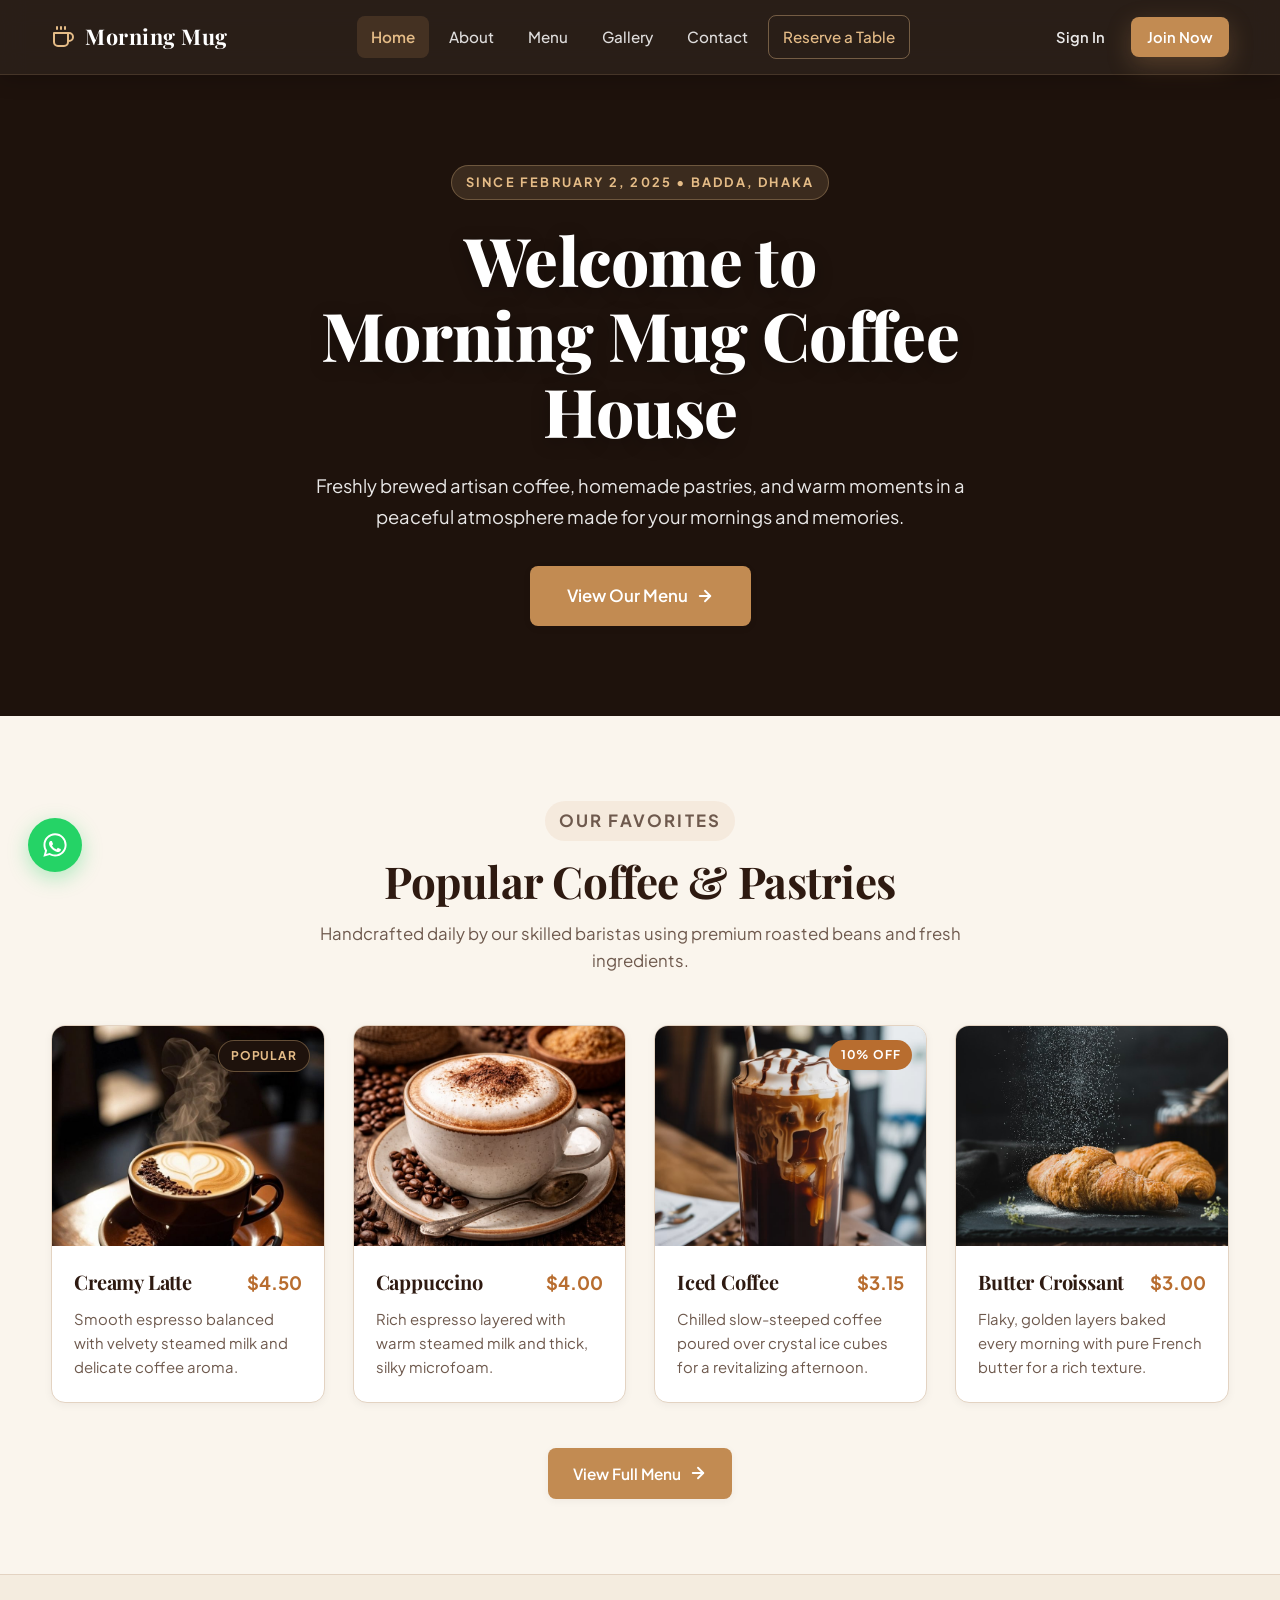
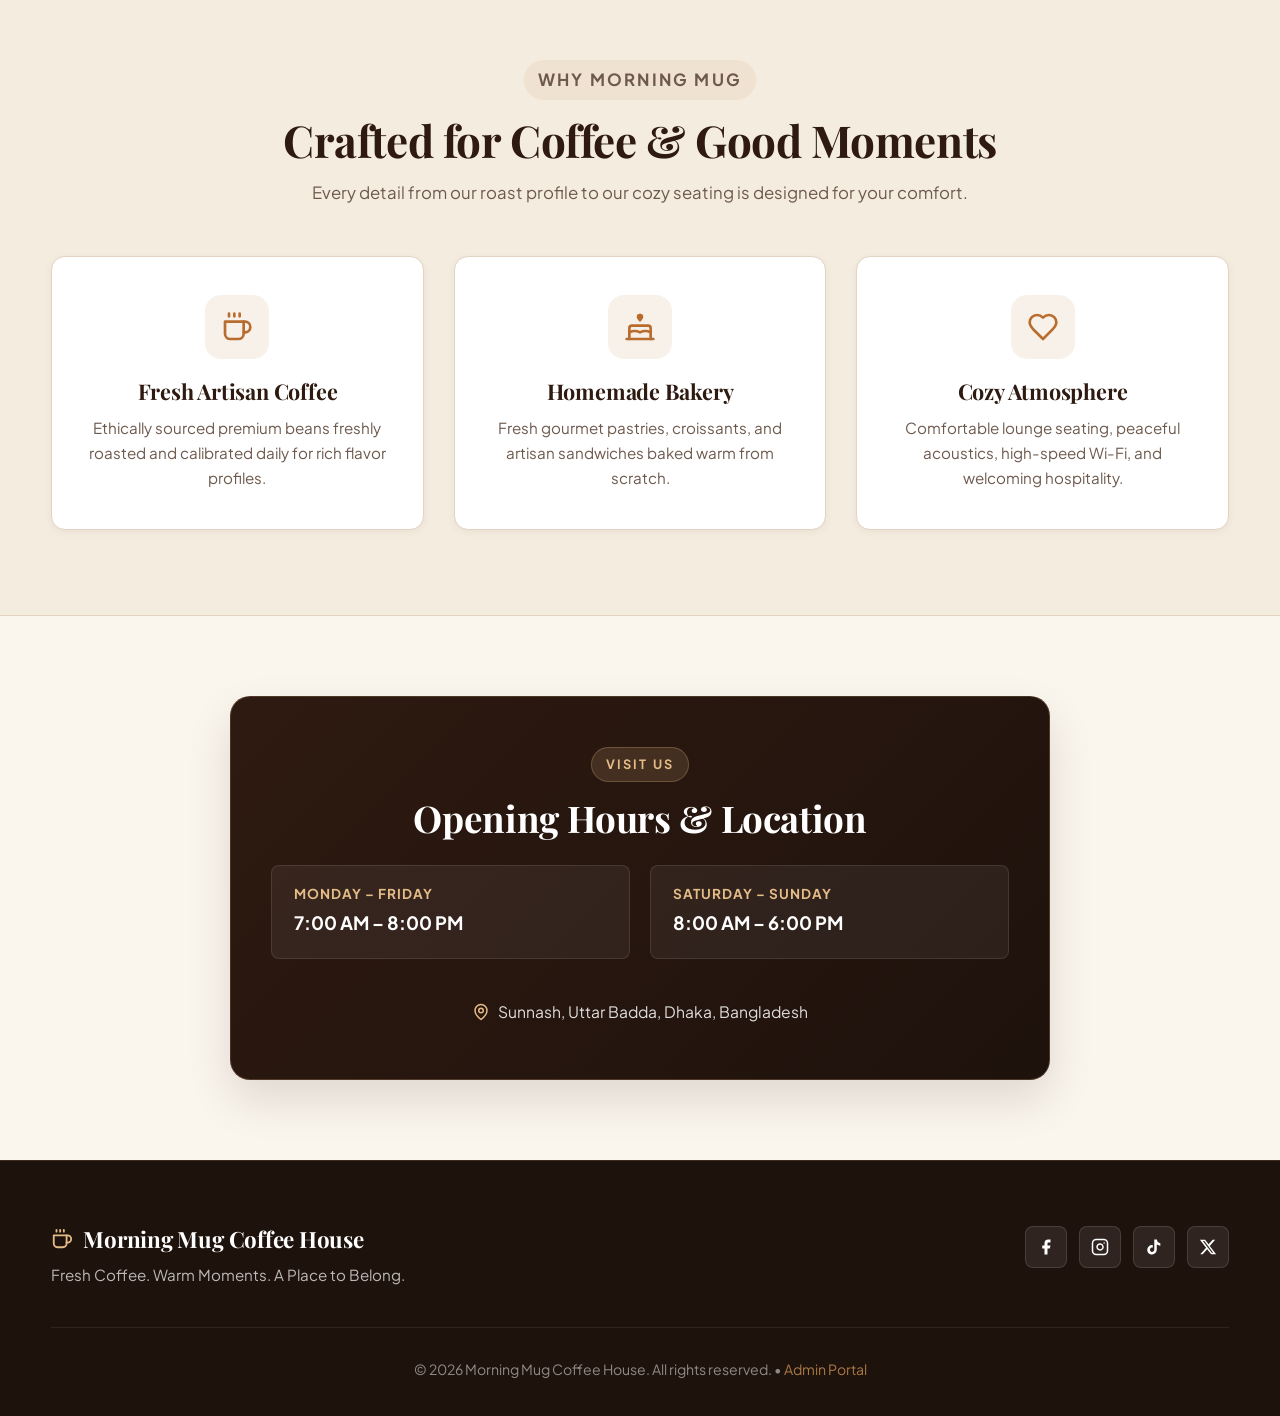
==== commit ecb8de77: "feat: add real-time admin analytics dashboard and tracking system" ====
--- a/index.html
+++ b/index.html
@@ -5,6 +5,7 @@
     <meta name="viewport" content="width=device-width, initial-scale=1.0">
     <title>Morning Mug Coffee House | Artisanal Coffee & Warm Moments</title>
     <link rel="stylesheet" href="style.css">
+    <script src="analytics.js" defer></script>
 </head>
 <body>
 
@@ -299,7 +300,7 @@
             </a>
         </div>
     </div>
-    <p class="copyright">© 2026 Morning Mug Coffee House. All rights reserved.</p>
+    <p class="copyright">© 2026 Morning Mug Coffee House. All rights reserved. • <a href="admin.html" style="color: var(--gold); text-decoration: none; opacity: 0.85;">Admin Portal</a></p>
 </footer>
 
 <!-- ================= WHATSAPP FLOATING BUTTON ================= -->
